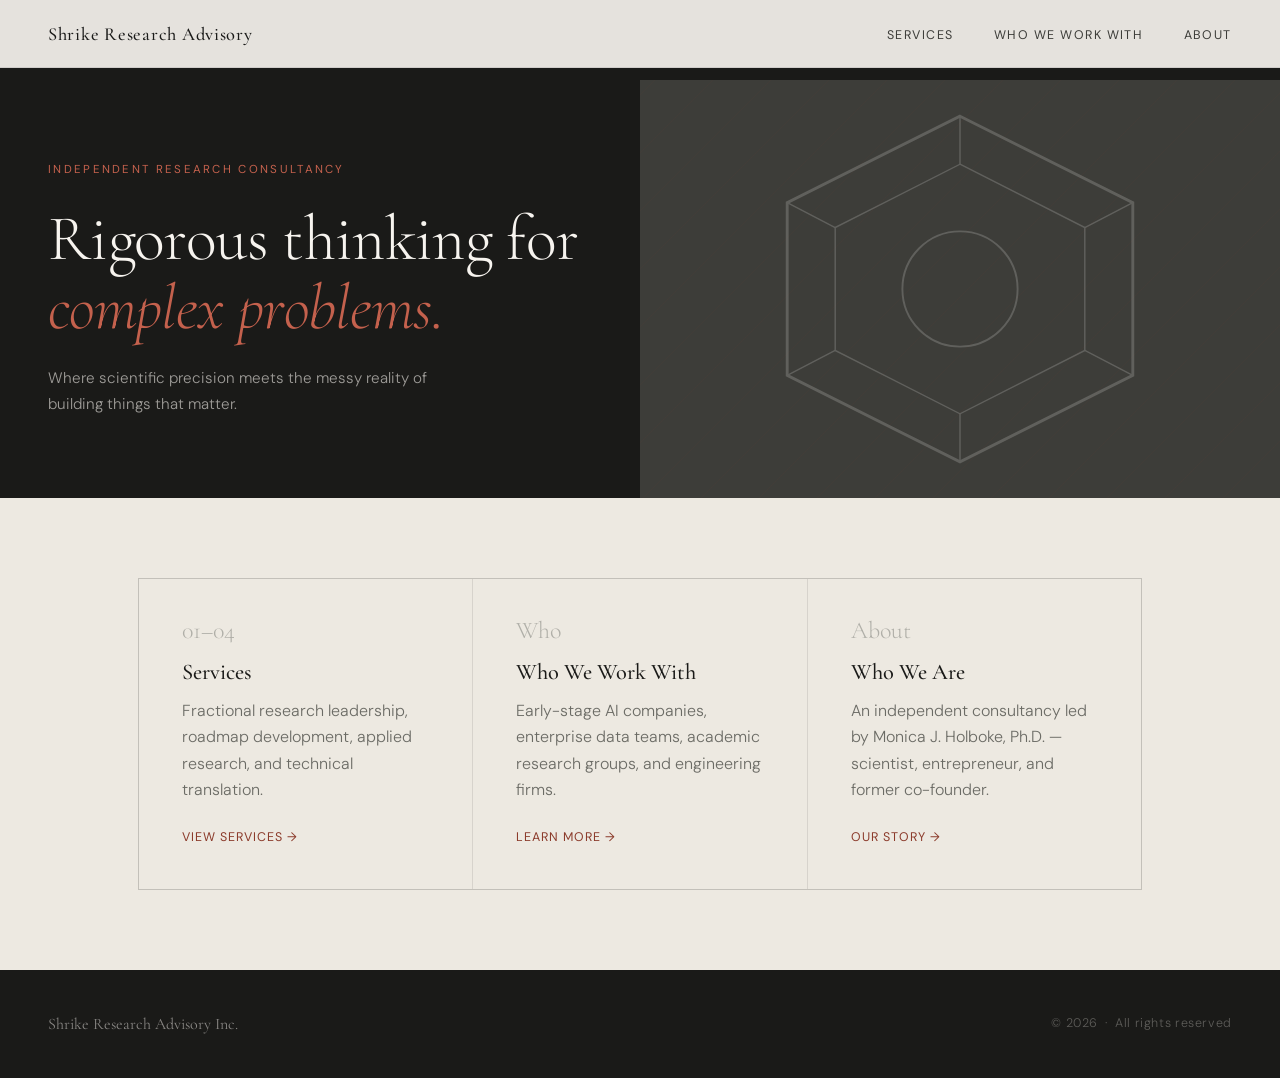
==== index.html @ 59fc80fe "Add files via upload" ====
<!DOCTYPE html>
<html lang="en">
<head>
<meta charset="UTF-8">
<meta name="viewport" content="width=device-width, initial-scale=1.0">
<title>Shrike Research Advisory Inc.</title>
<link rel="preconnect" href="https://fonts.googleapis.com">
<link rel="preconnect" href="https://fonts.gstatic.com" crossorigin>
<link href="https://fonts.googleapis.com/css2?family=Cormorant+Garamond:ital,wght@0,300;0,400;0,500;0,600;1,300;1,400&family=DM+Sans:wght@300;400;500&display=swap" rel="stylesheet">
<link rel="stylesheet" href="style.css">
</head>
<body>

<nav>
  <a href="index.html" class="nav-logo">Shrike Research Advisory</a>
  <ul class="nav-links">
    <li><a href="services.html">Services</a></li>
    <li><a href="clients.html">Who We Work With</a></li>
    <li><a href="about.html">About</a></li>
  </ul>
</nav>

<header class="hero">
  <div class="hero-text">
    <p class="hero-eyebrow">Independent Research Consultancy</p>
    <h1>Rigorous thinking for<br><em>complex problems.</em></h1>
    <p class="hero-tagline">Where scientific precision meets the messy reality of building things that matter.</p>
  </div>
  <div class="hero-image-panel">
    <!-- Replace SVG with <img src="images/hero.jpg" alt="..."> when you have a photo -->
    <div class="hero-geo">
      <svg viewBox="0 0 200 200" fill="none" xmlns="http://www.w3.org/2000/svg">
        <polygon points="100,10 190,55 190,145 100,190 10,145 10,55" stroke="white" stroke-width="1.5" fill="none"/>
        <polygon points="100,35 165,68 165,132 100,165 35,132 35,68" stroke="white" stroke-width="0.75" fill="none"/>
        <circle cx="100" cy="100" r="30" stroke="white" stroke-width="1" fill="none"/>
        <line x1="100" y1="10" x2="100" y2="35" stroke="white" stroke-width="0.75"/>
        <line x1="190" y1="55" x2="165" y2="68" stroke="white" stroke-width="0.75"/>
        <line x1="190" y1="145" x2="165" y2="132" stroke="white" stroke-width="0.75"/>
        <line x1="100" y1="190" x2="100" y2="165" stroke="white" stroke-width="0.75"/>
        <line x1="10" y1="145" x2="35" y2="132" stroke="white" stroke-width="0.75"/>
        <line x1="10" y1="55" x2="35" y2="68" stroke="white" stroke-width="0.75"/>
      </svg>
    </div>
  </div>
</header>

<!-- HOMEPAGE PREVIEW CARDS -->
<section style="background: var(--cream-dark);">
  <div class="section-inner">
    <div class="home-cards">

      <a href="services.html" class="home-card">
        <div class="home-card-number">01–04</div>
        <h2 class="home-card-title">Services</h2>
        <p class="home-card-desc">Fractional research leadership, roadmap development, applied research, and technical translation.</p>
        <span class="home-card-link">View services →</span>
      </a>

      <a href="clients.html" class="home-card">
        <div class="home-card-number">Who</div>
        <h2 class="home-card-title">Who We Work With</h2>
        <p class="home-card-desc">Early-stage AI companies, enterprise data teams, academic research groups, and engineering firms.</p>
        <span class="home-card-link">Learn more →</span>
      </a>

      <a href="about.html" class="home-card">
        <div class="home-card-number">About</div>
        <h2 class="home-card-title">Who We Are</h2>
        <p class="home-card-desc">An independent consultancy led by Monica J. Holboke, Ph.D. — scientist, entrepreneur, and former co-founder.</p>
        <span class="home-card-link">Our story →</span>
      </a>

    </div>
  </div>
</section>

<footer>
  <span class="footer-brand">Shrike Research Advisory Inc.</span>
  <span class="footer-copy">&copy; 2026 &nbsp;·&nbsp; All rights reserved</span>
</footer>

</body>
</html>
---- style.css ----
/* ============================================
   SHRIKE RESEARCH ADVISORY — Global Stylesheet
   style.css
   
   HOW TO USE ON ANY NEW PAGE:
   Add this to your <head>:
     <link rel="stylesheet" href="style.css">
   
   For pages in subfolders (e.g. pages/contact.html):
     <link rel="stylesheet" href="../style.css">
   ============================================ */


/* ── RESET & BASE ─────────────────────────── */
*, *::before, *::after { box-sizing: border-box; margin: 0; padding: 0; }

:root {
  --ink: #1a1a18;
  --ink-mid: #3d3d39;
  --ink-muted: #6b6b65;
  --ink-faint: #b0afa8;
  --cream: #f7f4ef;
  --cream-dark: #ede9e1;
  --rust: #8b3a2a;
  --rust-light: #c4614d;
  --rust-pale: #f0e0da;
  --sage: #3d5a4a;
  --sage-pale: #e0eae4;
  --gold: #a07830;
  --white: #ffffff;
  --serif: 'Cormorant Garamond', Georgia, serif;
  --sans: 'DM Sans', system-ui, sans-serif;
}

html { scroll-behavior: smooth; }

body {
  font-family: var(--sans);
  font-weight: 300;
  color: var(--ink);
  background: var(--cream);
  font-size: 18px;
  line-height: 1.75;
  -webkit-font-smoothing: antialiased;
}


/* ── NAVIGATION ───────────────────────────── */
nav {
  position: fixed;
  top: 0; left: 0; right: 0;
  z-index: 100;
  padding: 1.1rem 3rem;
  display: flex;
  align-items: center;
  justify-content: space-between;
  background: rgba(247, 244, 239, 0.92);
  backdrop-filter: blur(8px);
  border-bottom: 0.5px solid rgba(26,26,24,0.1);
}

.nav-logo {
  font-family: var(--serif);
  font-size: 1.15rem;
  font-weight: 500;
  letter-spacing: 0.04em;
  color: var(--ink);
  text-decoration: none;
}

.nav-links {
  display: flex;
  gap: 2.5rem;
  list-style: none;
}

.nav-links a {
  font-family: var(--sans);
  font-size: 0.78rem;
  font-weight: 400;
  letter-spacing: 0.12em;
  text-transform: uppercase;
  color: var(--ink-mid);
  text-decoration: none;
  transition: color 0.2s;
}

.nav-links a:hover { color: var(--rust); }
.nav-links a.active { color: var(--rust); }


/* ── HERO ─────────────────────────────────── */
.hero {
  padding-top: 80px;
  min-height: 52vh;
  display: grid;
  grid-template-columns: 1fr 1fr;
  background: var(--ink);
  overflow: hidden;
  position: relative;
}

.hero-text {
  padding: 5rem 3rem 5rem 3rem;
  display: flex;
  flex-direction: column;
  justify-content: center;
  position: relative;
  z-index: 2;
}

.hero-eyebrow {
  font-family: var(--sans);
  font-size: 0.72rem;
  font-weight: 400;
  letter-spacing: 0.2em;
  text-transform: uppercase;
  color: var(--rust-light);
  margin-bottom: 1.5rem;
}

.hero h1 {
  font-family: var(--serif);
  font-size: clamp(2.8rem, 5vw, 4.2rem);
  font-weight: 300;
  line-height: 1.08;
  color: var(--cream);
  letter-spacing: -0.01em;
  margin-bottom: 1.5rem;
}

.hero h1 em {
  font-style: italic;
  color: var(--rust-light);
}

.hero-tagline {
  font-family: var(--sans);
  font-size: 0.95rem;
  font-weight: 300;
  color: rgba(247,244,239,0.6);
  line-height: 1.7;
  max-width: 400px;
}

/* Hero image panel — replace the SVG with a real <img> when ready */
.hero-image-panel {
  position: relative;
  overflow: hidden;
  background: var(--ink-mid);
}

.hero-image-panel img {
  width: 100%;
  height: 100%;
  object-fit: cover;
  opacity: 0.6;
}

.hero-image-panel::before {
  content: '';
  position: absolute;
  inset: 0;
  background:
    repeating-linear-gradient(
      -45deg,
      transparent,
      transparent 40px,
      rgba(139,58,42,0.06) 40px,
      rgba(139,58,42,0.06) 41px
    );
  z-index: 1;
}

.hero-geo {
  position: absolute;
  inset: 0;
  display: flex;
  align-items: center;
  justify-content: center;
  z-index: 2;
}

.hero-geo svg {
  width: 60%;
  opacity: 0.18;
}

/* Shorter hero for interior pages */
.hero--slim {
  min-height: 28vh;
  grid-template-columns: 1fr;
}

.hero--slim .hero-text {
  padding: 3.5rem 3rem;
}


/* ── SECTION SCAFFOLDING ──────────────────── */
section { width: 100%; }

.section-inner {
  max-width: 1100px;
  margin: 0 auto;
  padding: 5rem 3rem;
}

.section-label {
  font-family: var(--sans);
  font-size: 0.72rem;
  font-weight: 400;
  letter-spacing: 0.2em;
  text-transform: uppercase;
  color: var(--rust);
  margin-bottom: 2.5rem;
  display: flex;
  align-items: center;
  gap: 1rem;
}

.section-label::after {
  content: '';
  flex: 1;
  height: 0.5px;
  background: var(--rust);
  opacity: 0.3;
  max-width: 60px;
}

/* Section label on dark backgrounds */
.section-label--light {
  color: rgba(224,234,228,0.7);
}

.section-label--light::after {
  background: rgba(224,234,228,0.4);
  opacity: 1;
}

/* Section headings */
.section-heading {
  font-family: var(--serif);
  font-size: clamp(2rem, 3.5vw, 2.8rem);
  font-weight: 300;
  color: var(--ink);
  line-height: 1.15;
  margin-bottom: 3rem;
}

.section-heading--light {
  color: var(--cream);
}

.section-heading em {
  font-style: italic;
  color: var(--ink-muted);
}

.section-heading--light em {
  color: rgba(224,234,228,0.65);
}


/* ── SERVICES SECTION ─────────────────────── */
#services {
  background: var(--sage);
}

.services-grid {
  display: grid;
  grid-template-columns: 1fr 1fr;
  gap: 1.5px;
  background: rgba(255,255,255,0.08);
  border: 0.5px solid rgba(255,255,255,0.08);
}

.service-card {
  background: rgba(255,255,255,0.04);
  padding: 2.5rem;
  transition: background 0.25s;
}

.service-card:hover {
  background: rgba(255,255,255,0.08);
}

.service-number {
  font-family: var(--serif);
  font-size: 2rem;
  font-weight: 300;
  color: rgba(224,234,228,0.2);
  line-height: 1;
  margin-bottom: 1rem;
}

.service-title {
  font-family: var(--serif);
  font-size: 1.35rem;
  font-weight: 500;
  color: var(--cream);
  margin-bottom: 0.75rem;
  line-height: 1.2;
}

.service-desc {
  font-size: 1rem;
  font-weight: 300;
  color: rgba(224,234,228,0.75);
  line-height: 1.75;
}

.sub-research {
  margin-top: 1.25rem;
  display: flex;
  flex-direction: column;
  gap: 0.5rem;
}

.sub-item {
  background: rgba(255,255,255,0.1);
  border: 0.5px solid rgba(255,255,255,0.15);
}

.sub-item-trigger {
  width: 100%;
  display: flex;
  align-items: center;
  justify-content: space-between;
  gap: 1rem;
  padding: 0.85rem 1rem;
  background: none;
  border: none;
  cursor: pointer;
  text-align: left;
}

.sub-item-trigger:hover {
  background: rgba(255,255,255,0.06);
}

.sub-item-trigger-left {
  display: flex;
  flex-direction: column;
  gap: 0.3rem;
}

.sub-item-title {
  font-size: 0.95rem;
  font-weight: 400;
  color: #f0ece4;
  letter-spacing: 0.01em;
  line-height: 1.3;
}

.sub-item-badge {
  display: inline-block;
  font-size: 0.62rem;
  font-weight: 400;
  letter-spacing: 0.1em;
  text-transform: uppercase;
  background: rgba(196,97,77,0.35);
  color: #f4b8a8;
  padding: 0.15rem 0.5rem;
  width: fit-content;
}

.sub-item-chevron {
  font-size: 1.1rem;
  font-weight: 300;
  color: #f0ece4;
  flex-shrink: 0;
  line-height: 1;
  transition: color 0.2s;
}

.sub-item-body {
  padding: 0 1rem 0.85rem 1rem;
}

.sub-item-desc {
  font-size: 0.95rem;
  color: rgba(240,236,228,0.8);
  line-height: 1.7;
}


/* ── WHO WE WORK WITH ─────────────────────── */
#clients {
  background: var(--cream-dark);
}

.clients-grid {
  display: grid;
  grid-template-columns: repeat(2, 1fr);
  gap: 1px;
  background: rgba(26,26,24,0.1);
  border: 0.5px solid rgba(26,26,24,0.1);
}

.client-card {
  background: var(--cream-dark);
  padding: 2rem 2rem 2rem 2.5rem;
  border-left: 3px solid transparent;
  transition: border-color 0.2s, background 0.2s;
}

.client-card:hover {
  background: var(--white);
  border-left-color: var(--rust);
}

.client-card-title {
  font-family: var(--serif);
  font-size: 1.1rem;
  font-weight: 500;
  color: var(--ink);
  margin-bottom: 0.5rem;
  line-height: 1.3;
}

.client-card-desc {
  font-size: 1rem;
  font-weight: 300;
  color: var(--ink-muted);
  line-height: 1.65;
}


/* ── ABOUT / WHO WE ARE ───────────────────── */
#about {
  background: var(--cream);
}

.about-layout {
  display: grid;
  grid-template-columns: 1fr 2fr;
  gap: 5rem;
  align-items: start;
}

.about-sidebar {
  position: sticky;
  top: 5rem;
}

.about-name {
  font-family: var(--serif);
  font-size: 2rem;
  font-weight: 400;
  color: var(--ink);
  line-height: 1.15;
  margin-bottom: 0.5rem;
}

.about-title {
  font-size: 0.8rem;
  font-weight: 400;
  letter-spacing: 0.1em;
  text-transform: uppercase;
  color: var(--rust);
  margin-bottom: 1.5rem;
}

.expertise-tags {
  display: flex;
  flex-wrap: wrap;
  gap: 0.5rem;
  margin-top: 1.5rem;
}

.tag {
  font-size: 0.75rem;
  font-weight: 400;
  letter-spacing: 0.05em;
  color: var(--sage);
  background: var(--sage-pale);
  padding: 0.3rem 0.75rem;
  border-radius: 0;
  border: 0.5px solid rgba(61,90,74,0.2);
}

.about-body {
  font-family: var(--serif);
  font-size: 1.25rem;
  font-weight: 400;
  color: var(--ink-mid);
  line-height: 1.85;
}

.about-body p + p {
  margin-top: 1.5rem;
}

.about-body strong {
  font-weight: 600;
  color: var(--ink);
}


.about-photo {
  display: block;
  width: 100%;
  margin-top: 1.25rem;
  margin-bottom: 0;
  aspect-ratio: 4 / 5;
  object-fit: cover;
  object-position: center top;
}


/* ── GENERIC CONTENT BLOCKS ───────────────── */
/* Use these on any new page for standard prose/image layouts */

/* Full-width image */
.img-full {
  width: 100%;
  display: block;
  height: auto;
}

/* Captioned image */
.img-block {
  margin: 2rem 0;
}

.img-block img {
  width: 100%;
  height: auto;
  display: block;
}

.img-caption {
  font-size: 0.8rem;
  font-weight: 300;
  color: var(--ink-muted);
  margin-top: 0.5rem;
  letter-spacing: 0.03em;
}

/* Two-column image + text layout */
.split-layout {
  display: grid;
  grid-template-columns: 1fr 1fr;
  gap: 4rem;
  align-items: center;
}

.split-layout--reversed .split-text { order: -1; }

.split-text h2 {
  font-family: var(--serif);
  font-size: clamp(1.6rem, 3vw, 2.2rem);
  font-weight: 300;
  color: var(--ink);
  line-height: 1.15;
  margin-bottom: 1rem;
}

.split-text p {
  font-size: 0.93rem;
  font-weight: 300;
  color: var(--ink-mid);
  line-height: 1.75;
}

.split-text p + p { margin-top: 1rem; }


/* ── UTILITY ──────────────────────────────── */
.rule {
  width: 40px;
  height: 1px;
  background: var(--rust);
  opacity: 0.4;
  margin: 2rem 0;
}

.bg-cream      { background: var(--cream); }
.bg-cream-dark { background: var(--cream-dark); }
.bg-dark       { background: var(--ink); }
.bg-sage       { background: var(--sage); }


/* ── HOME CARDS ───────────────────────────── */
.home-cards {
  display: grid;
  grid-template-columns: repeat(3, 1fr);
  gap: 1px;
  background: rgba(26,26,24,0.1);
  border: 0.5px solid rgba(26,26,24,0.1);
}

.home-card {
  display: flex;
  flex-direction: column;
  background: var(--cream-dark);
  padding: 2.5rem;
  text-decoration: none;
  border-left: 3px solid transparent;
  transition: border-color 0.2s, background 0.2s;
}

.home-card:hover {
  background: var(--white);
  border-left-color: var(--rust);
}

.home-card-number {
  font-family: var(--serif);
  font-size: 1.5rem;
  font-weight: 300;
  color: var(--ink-faint);
  margin-bottom: 1rem;
  line-height: 1;
}

.home-card-title {
  font-family: var(--serif);
  font-size: 1.4rem;
  font-weight: 500;
  color: var(--ink);
  margin-bottom: 0.75rem;
  line-height: 1.2;
}

.home-card-desc {
  font-size: 1rem;
  font-weight: 300;
  color: var(--ink-muted);
  line-height: 1.65;
  flex: 1;
}

.home-card-link {
  display: inline-block;
  margin-top: 1.5rem;
  font-size: 0.78rem;
  font-weight: 400;
  letter-spacing: 0.08em;
  color: var(--rust);
  text-transform: uppercase;
}

@media (max-width: 900px) {
  .home-cards { grid-template-columns: 1fr; }
}


/* ── CONTACT ──────────────────────────────── */
.contact-layout {
  display: grid;
  grid-template-columns: 1fr 1fr;
  gap: 4rem;
  align-items: center;
}

.contact-card {
  background: var(--white);
  border: 0.5px solid rgba(26,26,24,0.12);
  border-top: 3px solid var(--rust);
  border-radius: 4px;
  padding: 2rem 2.5rem;
}

.contact-label {
  font-size: 0.72rem;
  font-weight: 400;
  letter-spacing: 0.2em;
  text-transform: uppercase;
  color: var(--ink-muted);
  margin-bottom: 0.75rem;
}

.contact-email {
  font-family: var(--serif);
  font-size: 1.25rem;
  font-weight: 400;
  color: var(--rust);
  text-decoration: none;
  transition: color 0.2s;
}

.contact-email:hover {
  color: var(--rust-light);
}

@media (max-width: 900px) {
  .contact-layout {
    grid-template-columns: 1fr;
    gap: 2rem;
  }
}


/* ── FOOTER ───────────────────────────────── */
footer {
  background: var(--ink);
  padding: 2.5rem 3rem;
  display: flex;
  align-items: center;
  justify-content: space-between;
}

.footer-brand {
  font-family: var(--serif);
  font-size: 1rem;
  font-weight: 400;
  color: rgba(247,244,239,0.5);
}

.footer-copy {
  font-size: 0.78rem;
  font-weight: 300;
  color: rgba(247,244,239,0.3);
  letter-spacing: 0.05em;
}


/* ── ANIMATIONS ───────────────────────────── */
@keyframes fadeUp {
  from { opacity: 0; transform: translateY(20px); }
  to   { opacity: 1; transform: translateY(0); }
}

.hero-text > * {
  animation: fadeUp 0.7s ease both;
}

.hero-eyebrow { animation-delay: 0.1s; }
.hero h1      { animation-delay: 0.25s; }
.hero-tagline { animation-delay: 0.4s; }


/* ── RESPONSIVE ───────────────────────────── */
@media (max-width: 900px) {
  nav { padding: 1rem 1.5rem; }
  .nav-links { gap: 1.5rem; }

  .hero {
    grid-template-columns: 1fr;
    min-height: auto;
  }
  .hero-text { padding: 4rem 1.5rem 3rem; }
  .hero-image-panel { display: none; }

  .section-inner { padding: 3.5rem 1.5rem; }

  .services-grid,
  .clients-grid { grid-template-columns: 1fr; }

  .about-layout {
    grid-template-columns: 1fr;
    gap: 2rem;
  }

  .about-sidebar { position: static; }

  .split-layout {
    grid-template-columns: 1fr;
    gap: 2rem;
  }

  .split-layout--reversed .split-text { order: 0; }

  footer { flex-direction: column; gap: 0.5rem; text-align: center; }
}

@media (max-width: 600px) {
  .nav-links { display: none; }
  .hero h1 { font-size: 2.2rem; }
}
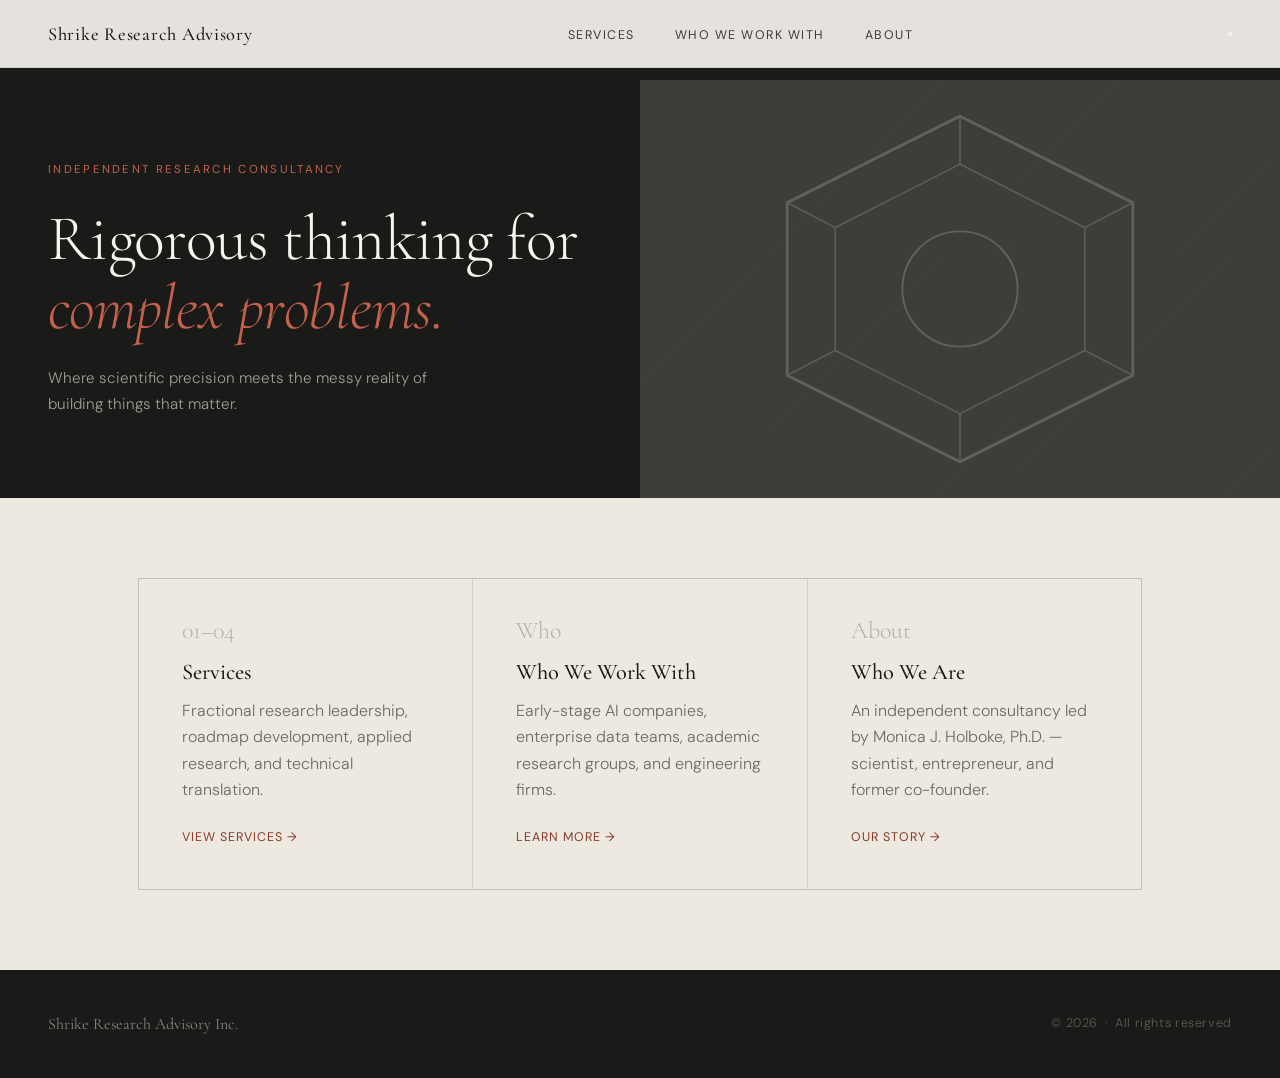
==== commit aed3bfe9: "Update index.html" ====
--- a/index.html
+++ b/index.html
@@ -13,11 +13,14 @@
 
 <nav>
   <a href="index.html" class="nav-logo">Shrike Research Advisory</a>
-  <ul class="nav-links">
+ <ul class="nav-links" id="nav-links">
     <li><a href="services.html">Services</a></li>
     <li><a href="clients.html">Who We Work With</a></li>
     <li><a href="about.html">About</a></li>
   </ul>
+  <button class="nav-hamburger" id="nav-hamburger" aria-label="Open menu" aria-expanded="false">
+  <span></span><span></span><span></span>
+</button>
 </nav>
 
 <header class="hero">
@@ -78,6 +81,14 @@
   <span class="footer-brand">Shrike Research Advisory Inc.</span>
   <span class="footer-copy">&copy; 2026 &nbsp;·&nbsp; All rights reserved</span>
 </footer>
-
+<script>
+  var btn = document.getElementById('nav-hamburger');
+  var links = document.getElementById('nav-links');
+  btn.addEventListener('click', function() {
+    var open = links.classList.toggle('nav-open');
+    btn.setAttribute('aria-expanded', open);
+    btn.classList.toggle('is-open', open);
+  });
+</script>
 </body>
 </html>
--- a/style.css
+++ b/style.css
@@ -500,7 +500,7 @@
 
 .about-photo {
   display: block;
-  width: 100%;
+  width: 60%;
   margin-top: 1.25rem;
   margin-bottom: 0;
   aspect-ratio: 4 / 5;
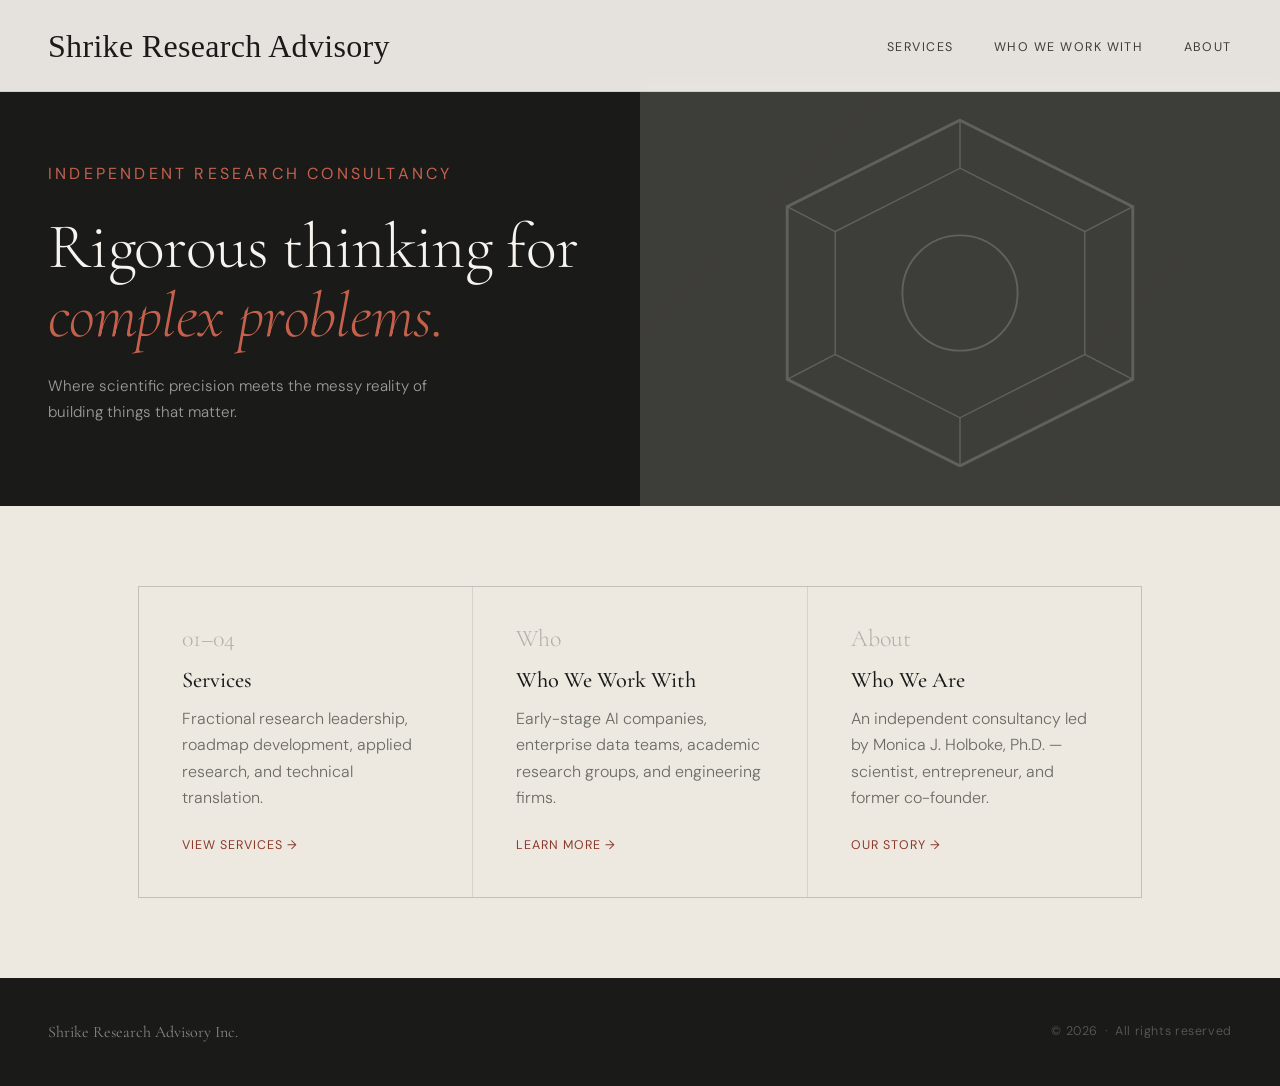
==== commit c1309faa: "add favicon" ====
--- a/index.html
+++ b/index.html
@@ -8,6 +8,7 @@
 <link rel="preconnect" href="https://fonts.gstatic.com" crossorigin>
 <link href="https://fonts.googleapis.com/css2?family=Cormorant+Garamond:ital,wght@0,300;0,400;0,500;0,600;1,300;1,400&family=DM+Sans:wght@300;400;500&display=swap" rel="stylesheet">
 <link rel="stylesheet" href="style.css">
+<link rel="icon" type="image/png" href="/favicon.png">
 </head>
 <body>
 
--- a/style.css
+++ b/style.css
@@ -60,10 +60,10 @@
 }
 
 .nav-logo {
-  font-family: var(--serif);
-  font-size: 1.15rem;
+  font-family:'Playfair Display', serif;
+  font-size: 2rem;
   font-weight: 500;
-  letter-spacing: 0.04em;
+  letter-spacing: 0.01em;
   color: var(--ink);
   text-decoration: none;
 }
@@ -111,7 +111,7 @@
 
 .hero-eyebrow {
   font-family: var(--sans);
-  font-size: 0.72rem;
+  font-size: 1rem;
   font-weight: 400;
   letter-spacing: 0.2em;
   text-transform: uppercase;
@@ -289,7 +289,7 @@
   font-family: var(--serif);
   font-size: 2rem;
   font-weight: 300;
-  color: rgba(224,234,228,0.2);
+  color: rgba(224,234,228,0.5);
   line-height: 1;
   margin-bottom: 1rem;
 }
@@ -766,7 +766,58 @@
   footer { flex-direction: column; gap: 0.5rem; text-align: center; }
 }
 
+.nav-hamburger {
+  display: none;
+  flex-direction: column;
+  justify-content: center;
+  gap: 5px;
+  background: none;
+  border: none;
+  cursor: pointer;
+  padding: 4px;
+  width: 32px;
+  height: 32px;
+}
+
+.nav-hamburger span {
+  display: block;
+  width: 22px;
+  height: 1.5px;
+  background: var(--ink);
+  transition: transform 0.2s, opacity 0.2s;
+}
+
+.nav-hamburger.is-open span:nth-child(1) { transform: translateY(6.5px) rotate(45deg); }
+.nav-hamburger.is-open span:nth-child(2) { opacity: 0; }
+.nav-hamburger.is-open span:nth-child(3) { transform: translateY(-6.5px) rotate(-45deg); }
+
 @media (max-width: 600px) {
-  .nav-links { display: none; }
+  .nav-links {
+    display: none;
+    position: absolute;
+    top: 100%;
+    left: 0; right: 0;
+    background: rgba(247,244,239,0.98);
+    backdrop-filter: blur(8px);
+    border-bottom: 0.5px solid rgba(26,26,24,0.1);
+    flex-direction: column;
+    gap: 0;
+    padding: 0.5rem 0;
+  }
+
+  .nav-links.nav-open {
+    display: flex;
+  }
+
+  .nav-links li a {
+    display: block;
+    padding: 0.9rem 1.5rem;
+    font-size: 0.9rem;
+    border-bottom: 0.5px solid rgba(26,26,24,0.06);
+  }
+
+  .nav-hamburger { display: flex; }
+
   .hero h1 { font-size: 2.2rem; }
 }
+}
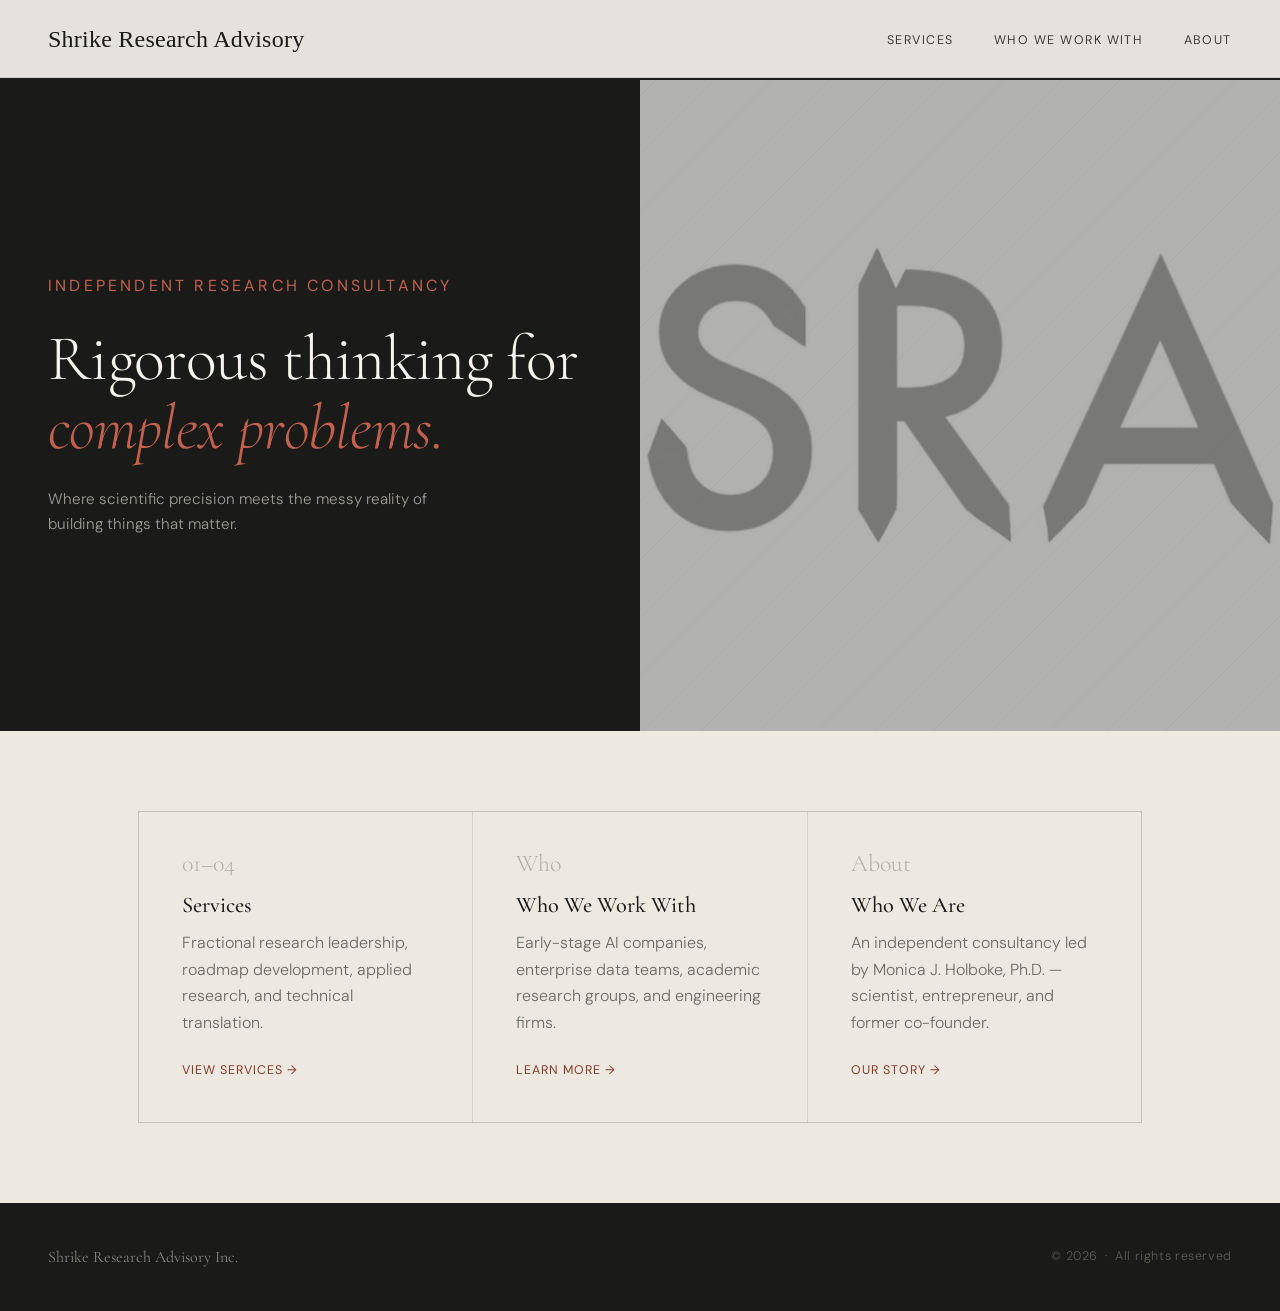
==== commit cfb7d235: "Update index.html" ====
--- a/index.html
+++ b/index.html
@@ -32,19 +32,7 @@
   </div>
   <div class="hero-image-panel">
     <!-- Replace SVG with <img src="images/hero.jpg" alt="..."> when you have a photo -->
-    <div class="hero-geo">
-      <svg viewBox="0 0 200 200" fill="none" xmlns="http://www.w3.org/2000/svg">
-        <polygon points="100,10 190,55 190,145 100,190 10,145 10,55" stroke="white" stroke-width="1.5" fill="none"/>
-        <polygon points="100,35 165,68 165,132 100,165 35,132 35,68" stroke="white" stroke-width="0.75" fill="none"/>
-        <circle cx="100" cy="100" r="30" stroke="white" stroke-width="1" fill="none"/>
-        <line x1="100" y1="10" x2="100" y2="35" stroke="white" stroke-width="0.75"/>
-        <line x1="190" y1="55" x2="165" y2="68" stroke="white" stroke-width="0.75"/>
-        <line x1="190" y1="145" x2="165" y2="132" stroke="white" stroke-width="0.75"/>
-        <line x1="100" y1="190" x2="100" y2="165" stroke="white" stroke-width="0.75"/>
-        <line x1="10" y1="145" x2="35" y2="132" stroke="white" stroke-width="0.75"/>
-        <line x1="10" y1="55" x2="35" y2="68" stroke="white" stroke-width="0.75"/>
-      </svg>
-    </div>
+    <img src="favicon.png">
   </div>
 </header>
 
--- a/style.css
+++ b/style.css
@@ -61,7 +61,7 @@
 
 .nav-logo {
   font-family:'Playfair Display', serif;
-  font-size: 2rem;
+  font-size: 1.5rem;
   font-weight: 500;
   letter-spacing: 0.01em;
   color: var(--ink);
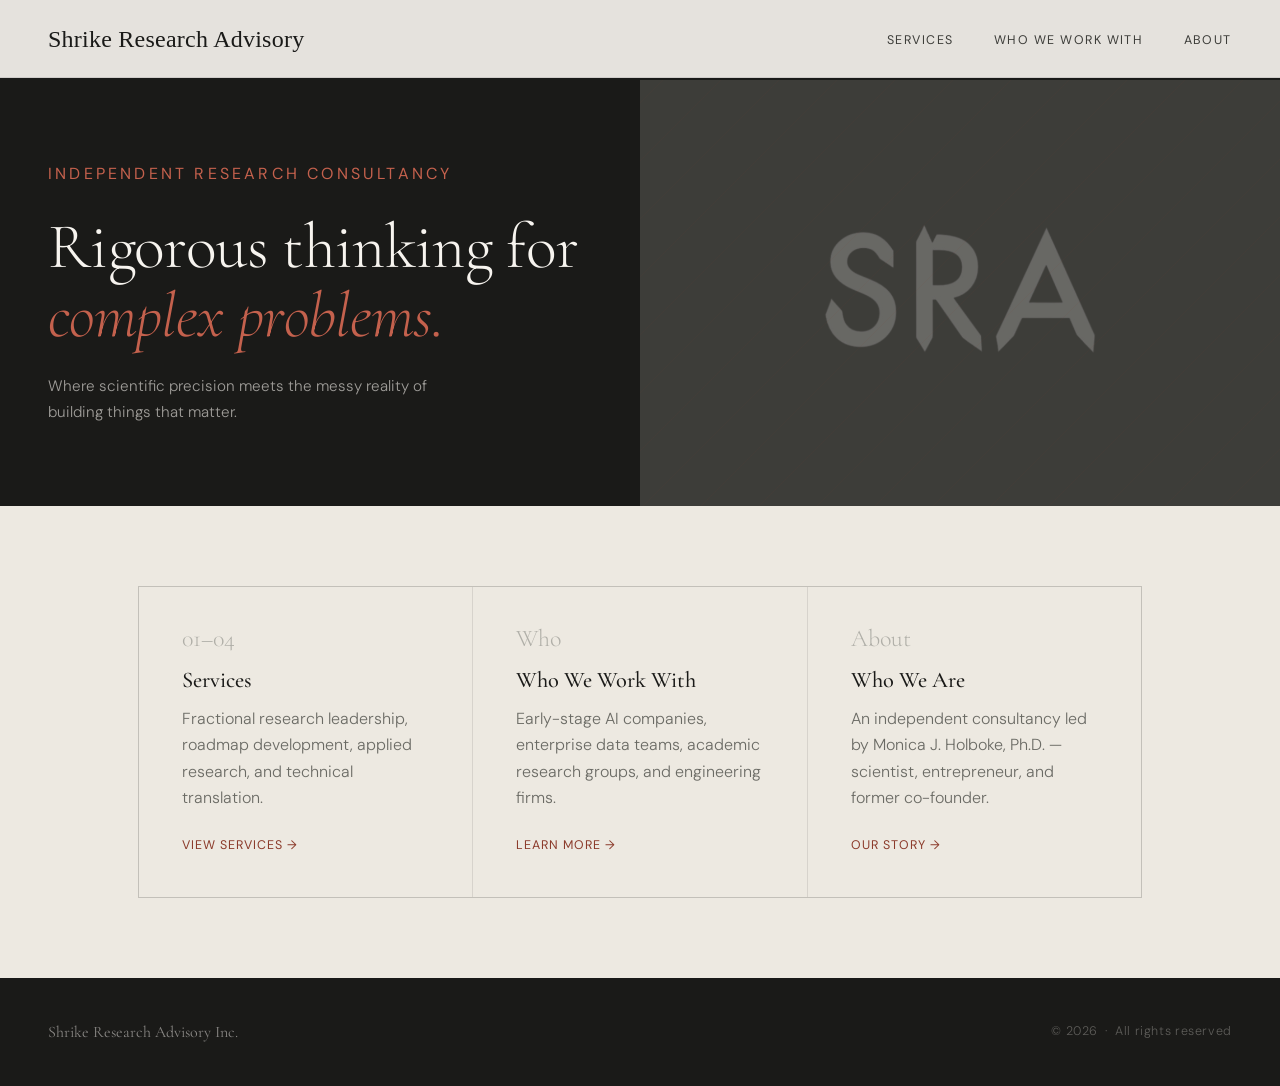
==== commit 6f81807e: "Update index.html" ====
--- a/index.html
+++ b/index.html
@@ -31,8 +31,7 @@
     <p class="hero-tagline">Where scientific precision meets the messy reality of building things that matter.</p>
   </div>
   <div class="hero-image-panel">
-    <!-- Replace SVG with <img src="images/hero.jpg" alt="..."> when you have a photo -->
-    <img src="favicon.png">
+    <img src="ShrikeLogo.png" alt="Shrike Research Advisory">
   </div>
 </header>
 
--- a/style.css
+++ b/style.css
@@ -150,11 +150,19 @@
   background: var(--ink-mid);
 }
 
+.hero-image-panel {
+  display: flex;
+  align-items: center;
+  justify-content: center;
+}
+
 .hero-image-panel img {
-  width: 100%;
-  height: 100%;
-  object-fit: cover;
-  opacity: 0.6;
+  width: 55%;
+  max-width: 280px;
+  height: auto;
+  object-fit: contain;
+  opacity: 0.35;
+  mix-blend-mode: screen;
 }
 
 .hero-image-panel::before {
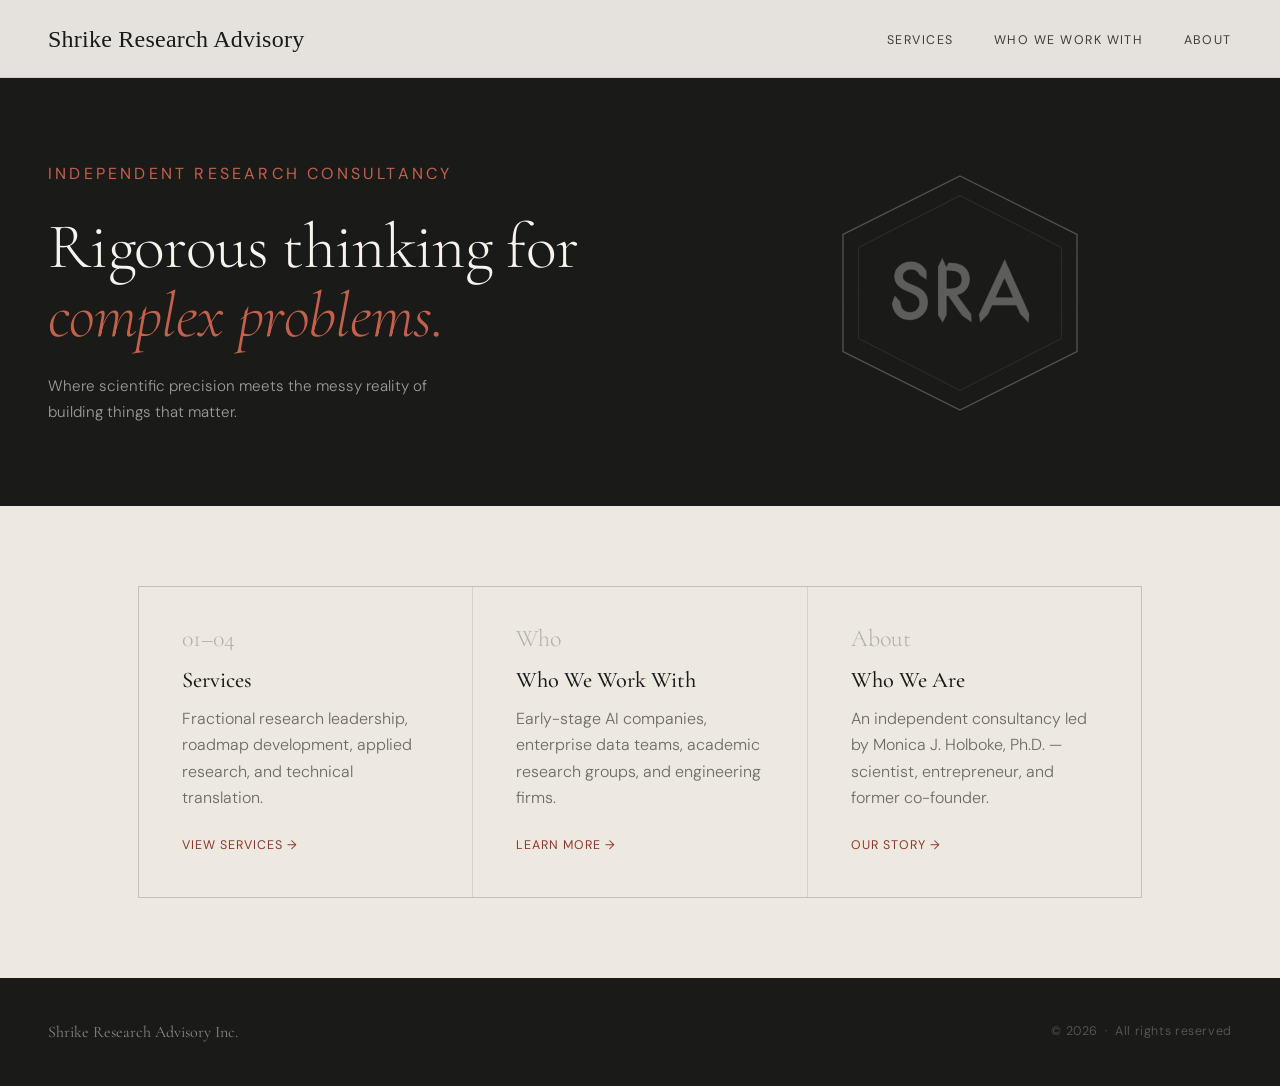
==== commit f814d839: "Update index.html" ====
--- a/index.html
+++ b/index.html
@@ -30,9 +30,15 @@
     <h1>Rigorous thinking for<br><em>complex problems.</em></h1>
     <p class="hero-tagline">Where scientific precision meets the messy reality of building things that matter.</p>
   </div>
-  <div class="hero-image-panel">
-    <img src="ShrikeLogo.png" alt="Shrike Research Advisory">
+ <div class="hero-image-panel">
+  <div class="hero-logo-wrap">
+    <svg class="hero-hexagon" viewBox="0 0 200 200" fill="none" xmlns="http://www.w3.org/2000/svg">
+      <polygon points="100,10 190,55 190,145 100,190 10,145 10,55" stroke="white" stroke-width="1" fill="none" opacity="0.25"/>
+      <polygon points="100,25 178,65 178,135 100,175 22,135 22,65" stroke="white" stroke-width="0.5" fill="none" opacity="0.15"/>
+    </svg>
+    <img src="ShrikeLogo.png" alt="Shrike Research Advisory" class="hero-sra">
   </div>
+</div>
 </header>
 
 <!-- HOMEPAGE PREVIEW CARDS -->
--- a/style.css
+++ b/style.css
@@ -147,22 +147,10 @@
 .hero-image-panel {
   position: relative;
   overflow: hidden;
-  background: var(--ink-mid);
-}
-
-.hero-image-panel {
+  background: var(--ink);
   display: flex;
   align-items: center;
   justify-content: center;
-}
-
-.hero-image-panel img {
-  width: 55%;
-  max-width: 280px;
-  height: auto;
-  object-fit: contain;
-  opacity: 0.35;
-  mix-blend-mode: screen;
 }
 
 .hero-image-panel::before {
@@ -180,6 +168,63 @@
   z-index: 1;
 }
 
+.hero-logo-wrap {
+  position: relative;
+  width: 260px;
+  height: 260px;
+  display: flex;
+  align-items: center;
+  justify-content: center;
+  z-index: 2;
+}
+
+.hero-hexagon {
+  position: absolute;
+  inset: 0;
+  width: 100%;
+  height: 100%;
+}
+
+.hero-sra {
+  width: 55%;
+  height: auto;
+  object-fit: contain;
+  mix-blend-mode: screen;
+  opacity: 0.6;
+  position: relative;
+  z-index: 3;
+}
+
+.hero-image-panel {
+  display: flex;
+  align-items: center;
+  justify-content: center;
+}
+
+.hero-image-panel img {
+  width: 55%;
+  max-width: 280px;
+  height: auto;
+  object-fit: contain;
+  opacity: 0.50;
+  mix-blend-mode: screen;
+}
+
+.hero-image-panel::before {
+  content: '';
+  position: absolute;
+  inset: 0;
+  background:
+    repeating-linear-gradient(
+      -45deg,
+      transparent,
+      transparent 40px,
+      rgba(139,58,42,0.06) 40px,
+      rgba(139,58,42,0.06) 41px
+    );
+  z-index: 1;
+}
+
 .hero-geo {
   position: absolute;
   inset: 0;
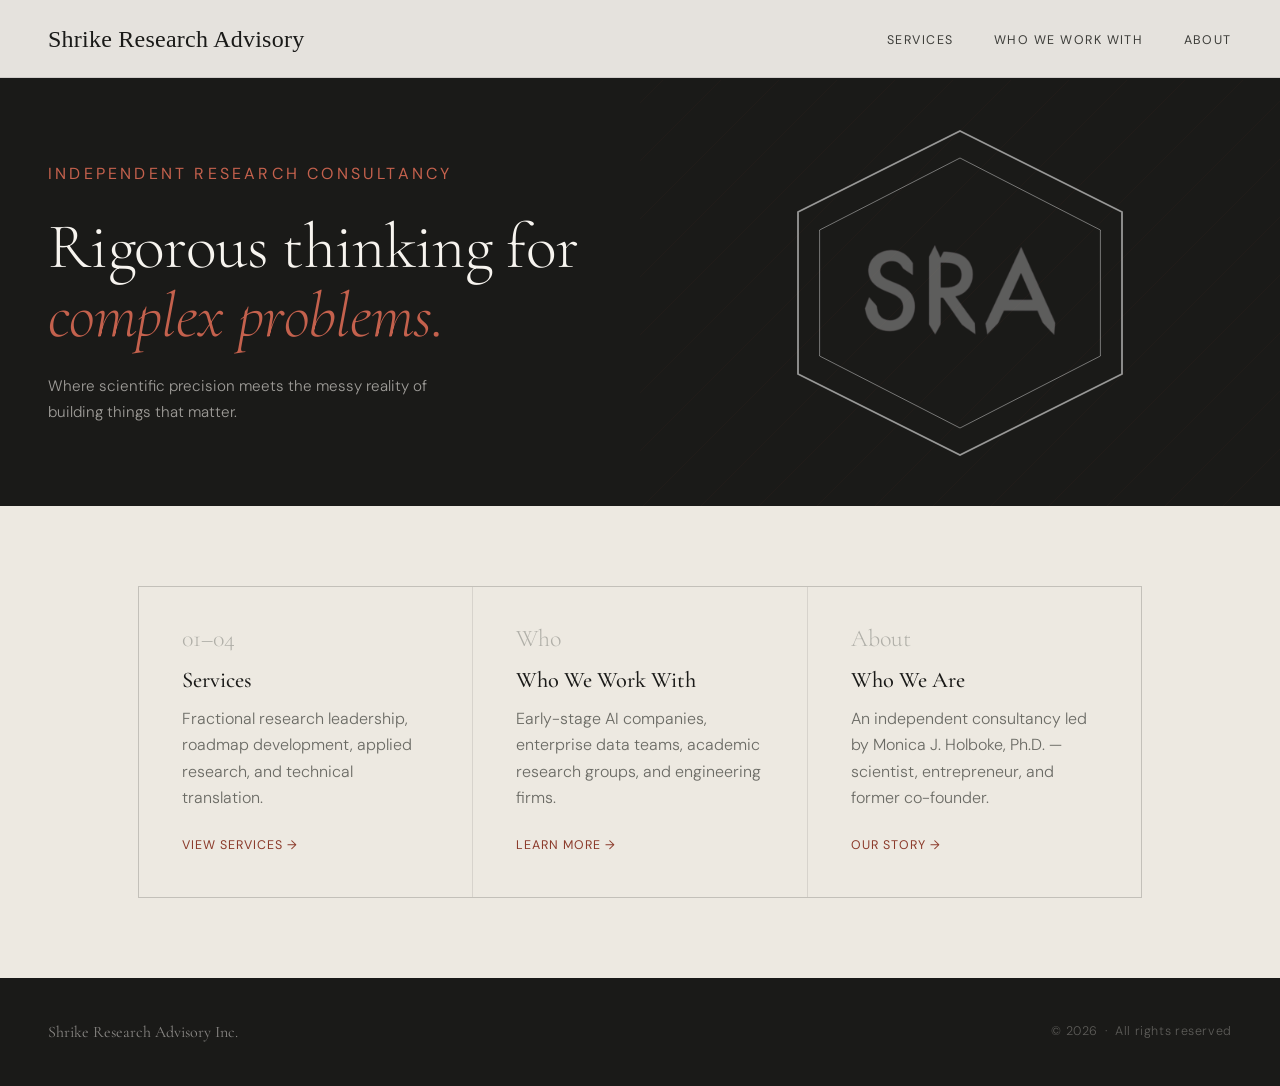
==== commit fbe14471: "Update index.html" ====
--- a/index.html
+++ b/index.html
@@ -33,8 +33,8 @@
  <div class="hero-image-panel">
   <div class="hero-logo-wrap">
     <svg class="hero-hexagon" viewBox="0 0 200 200" fill="none" xmlns="http://www.w3.org/2000/svg">
-      <polygon points="100,10 190,55 190,145 100,190 10,145 10,55" stroke="white" stroke-width="1" fill="none" opacity="0.25"/>
-      <polygon points="100,25 178,65 178,135 100,175 22,135 22,65" stroke="white" stroke-width="0.5" fill="none" opacity="0.15"/>
+      <polygon points="100,10 190,55 190,145 100,190 10,145 10,55" stroke="white" stroke-width="1" fill="none" opacity="0.55"/>
+      <polygon points="100,25 178,65 178,135 100,175 22,135 22,65" stroke="white" stroke-width="0.5" fill="none" opacity="0.45"/>
     </svg>
     <img src="ShrikeLogo.png" alt="Shrike Research Advisory" class="hero-sra">
   </div>
--- a/style.css
+++ b/style.css
@@ -170,8 +170,8 @@
 
 .hero-logo-wrap {
   position: relative;
-  width: 260px;
-  height: 260px;
+  width: 360px;
+  height: 360px;
   display: flex;
   align-items: center;
   justify-content: center;
@@ -190,7 +190,7 @@
   height: auto;
   object-fit: contain;
   mix-blend-mode: screen;
-  opacity: 0.6;
+  opacity: 1;
   position: relative;
   z-index: 3;
 }
